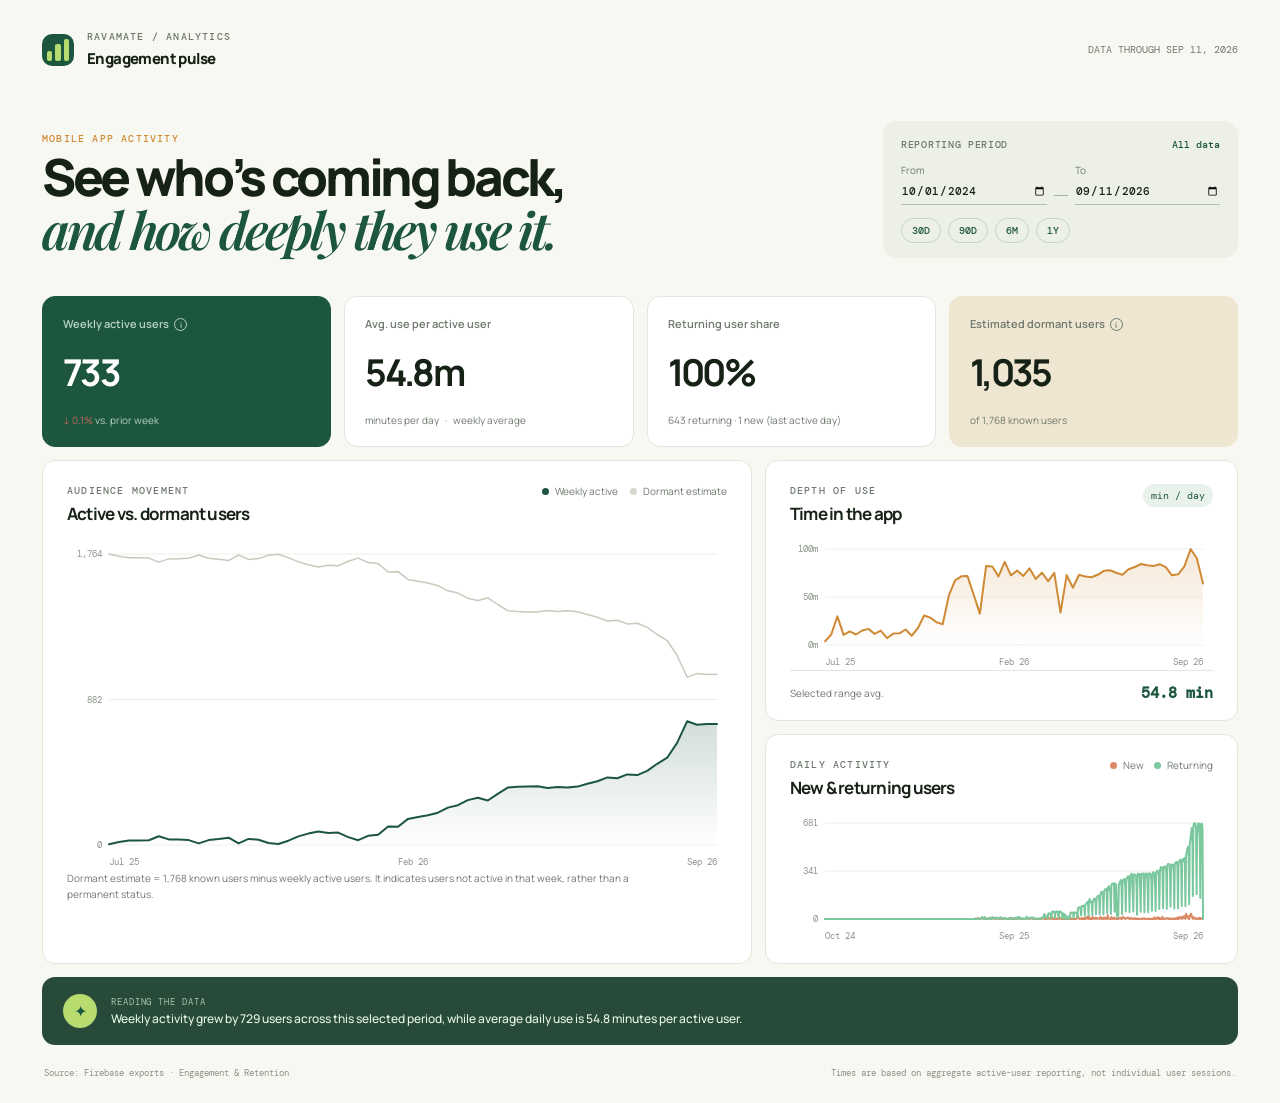
==== index.html @ 05f3b68c "first commit" ====
<!doctype html>
<html lang="en">
  <head>
    <meta charset="UTF-8" />
    <meta name="viewport" content="width=device-width, initial-scale=1.0" />
    <title>Ravamate · Engagement</title>
    <link rel="preconnect" href="https://fonts.googleapis.com" />
    <link rel="preconnect" href="https://fonts.gstatic.com" crossorigin />
    <link href="https://fonts.googleapis.com/css2?family=DM+Mono:wght@400;500&family=Manrope:wght@400;500;600;700;800&family=Playfair+Display:ital,wght@0,600;0,700;1,600&display=swap" rel="stylesheet" />
    <link rel="stylesheet" href="styles.css" />
  </head>
  <body>
    <main class="shell">
      <header class="topbar">
        <div class="brand">
          <div class="brand-mark" aria-hidden="true"><span></span><span></span><span></span></div>
          <div>
            <p class="eyebrow">Ravamate / Analytics</p>
            <h1>Engagement pulse</h1>
          </div>
        </div>
        <div class="report-meta" id="lastUpdated">Loading report…</div>
      </header>

      <section class="hero">
        <div>
          <p class="eyebrow amber">Mobile app activity</p>
          <h2>See who’s coming back,<br /><em>and how deeply they use it.</em></h2>
        </div>
        <div class="range-panel" aria-label="Date range filter">
          <div class="range-head">
            <span>Reporting period</span>
            <button class="text-button" id="resetRange" type="button">All data</button>
          </div>
          <div class="date-inputs">
            <label>From <input id="startDate" type="date" /></label>
            <i></i>
            <label>To <input id="endDate" type="date" /></label>
          </div>
          <div class="presets" aria-label="Quick date ranges">
            <button data-days="30" type="button">30D</button>
            <button data-days="90" type="button">90D</button>
            <button data-days="180" type="button">6M</button>
            <button data-days="365" type="button">1Y</button>
          </div>
        </div>
      </section>

      <section class="metric-grid" aria-label="Engagement summary">
        <article class="metric-card accent-card">
          <div class="metric-label">Weekly active users <span class="info" title="The most recent week in the selected range">i</span></div>
          <strong id="activeValue">—</strong>
          <div class="metric-foot" id="activeChange">—</div>
        </article>
        <article class="metric-card">
          <div class="metric-label">Avg. use per active user</div>
          <strong id="usageValue">—</strong>
          <div class="metric-foot">minutes per day <span class="dot">·</span> weekly average</div>
        </article>
        <article class="metric-card">
          <div class="metric-label">Returning user share</div>
          <strong id="returningValue">—</strong>
          <div class="metric-foot" id="returningFoot">of daily active users</div>
        </article>
        <article class="metric-card soft-card">
          <div class="metric-label">Estimated dormant users <span class="info" title="All known users (1,768) minus latest weekly active users">i</span></div>
          <strong id="inactiveValue">—</strong>
          <div class="metric-foot">of 1,768 known users</div>
        </article>
      </section>

      <section class="dashboard-grid">
        <article class="panel large-panel">
          <div class="panel-header">
            <div>
              <p class="eyebrow">Audience movement</p>
              <h3>Active vs. dormant users</h3>
            </div>
            <div class="legend">
              <span><b class="legend-dot active"></b> Weekly active</span>
              <span><b class="legend-dot dormant"></b> Dormant estimate</span>
            </div>
          </div>
          <div class="chart-wrap"><svg id="audienceChart" class="chart" role="img" aria-label="Weekly active and dormant user trend"></svg><div class="tooltip" id="audienceTooltip"></div></div>
          <p class="panel-note">Dormant estimate = 1,768 known users minus weekly active users. It indicates users not active in that week, rather than a permanent status.</p>
        </article>

        <article class="panel usage-panel">
          <div class="panel-header">
            <div>
              <p class="eyebrow">Depth of use</p>
              <h3>Time in the app</h3>
            </div>
            <span class="unit-pill">min / day</span>
          </div>
          <div class="chart-wrap compact"><svg id="usageChart" class="chart" role="img" aria-label="Average time in app per active user"></svg><div class="tooltip" id="usageTooltip"></div></div>
          <div class="usage-readout"><span>Selected range avg.</span><strong id="usageAverage">—</strong></div>
        </article>

        <article class="panel acquisition-panel">
          <div class="panel-header">
            <div>
              <p class="eyebrow">Daily activity</p>
              <h3>New &amp; returning users</h3>
            </div>
            <div class="legend single"><span><b class="legend-dot new"></b> New</span><span><b class="legend-dot returning"></b> Returning</span></div>
          </div>
          <div class="chart-wrap compact"><svg id="dailyChart" class="chart" role="img" aria-label="Daily new and returning users"></svg><div class="tooltip" id="dailyTooltip"></div></div>
        </article>
      </section>

      <section class="insight-strip" id="insightStrip">
        <div class="spark">✦</div>
        <p><span>Reading the data</span><strong id="insightText">Loading engagement pattern…</strong></p>
      </section>

      <footer>
        <span>Source: Firebase exports · Engagement &amp; Retention</span>
        <span>Times are based on aggregate active-user reporting, not individual user sessions.</span>
      </footer>
    </main>
    <script src="app.js"></script>
  </body>
</html>
---- styles.css ----
:root {
  --ink: #172217;
  --muted: #6e786d;
  --line: #e4e5dc;
  --paper: #f8f8f2;
  --card: #ffffff;
  --forest: #1d563f;
  --mint: #7bc79e;
  --lime: #b8db70;
  --clay: #db8964;
  --sand: #eee6d1;
  --amber: #cf8a36;
}

* { box-sizing: border-box; }
body { margin: 0; background: var(--paper); color: var(--ink); font-family: Manrope, Arial, sans-serif; }
button, input { font: inherit; }
.shell { max-width: 1440px; margin: 0 auto; padding: 30px 42px 24px; }
.topbar { display: flex; justify-content: space-between; align-items: center; padding-bottom: 30px; }
.brand { display: flex; gap: 13px; align-items: center; }
.brand-mark { width: 32px; height: 32px; display: flex; gap: 3px; align-items: end; padding: 5px; border-radius: 10px; background: var(--forest); }
.brand-mark span { display: block; flex: 1; background: var(--lime); border-radius: 2px; }
.brand-mark span:nth-child(1) { height: 43%; }.brand-mark span:nth-child(2) { height: 76%; }.brand-mark span:nth-child(3) { height: 100%; }
.eyebrow { margin: 0 0 5px; text-transform: uppercase; letter-spacing: .12em; color: var(--muted); font: 500 10px 'DM Mono', monospace; }
.eyebrow.amber { color: var(--amber); }
h1 { font-size: 15px; margin: 0; font-weight: 800; letter-spacing: -.04em; }
.report-meta { color: var(--muted); font: 10px 'DM Mono', monospace; }
.hero { display: flex; justify-content: space-between; align-items: end; gap: 32px; padding: 22px 0 38px; }
h2 { margin: 0; max-width: 670px; letter-spacing: -.065em; line-height: 1.05; font-size: clamp(31px, 4vw, 52px); font-weight: 800; }
h2 em { font-family: 'Playfair Display', Georgia, serif; font-weight: 600; color: var(--forest); }
.range-panel { width: 355px; padding: 17px 18px 15px; border-radius: 14px; background: #edf0e7; }
.range-head { display: flex; justify-content: space-between; align-items: center; color: var(--muted); font: 500 10px 'DM Mono', monospace; text-transform: uppercase; letter-spacing: .07em; }
.text-button { border: 0; padding: 0; background: none; color: var(--forest); cursor: pointer; font: inherit; text-transform: none; letter-spacing: 0; }
.date-inputs { display: grid; grid-template-columns: 1fr 14px 1fr; align-items: end; gap: 7px; padding: 12px 0 13px; }
.date-inputs label { display: grid; gap: 5px; font-size: 10px; color: var(--muted); }
.date-inputs input { width: 100%; min-width: 0; border: 0; border-bottom: 1px solid #b7bcb0; padding: 1px 0 5px; color: var(--ink); outline: 0; background: transparent; font: 500 11px 'DM Mono', monospace; }
.date-inputs i { display: block; height: 1px; background: #a7afa2; margin-bottom: 9px; }
.presets { display: flex; gap: 7px; }
.presets button { padding: 5px 10px; cursor: pointer; color: var(--forest); background: transparent; border: 1px solid #c9d2c2; border-radius: 100px; font: 500 10px 'DM Mono', monospace; }
.presets button:hover, .presets button.active { color: white; background: var(--forest); border-color: var(--forest); }
.metric-grid { display: grid; grid-template-columns: repeat(4, 1fr); gap: 13px; margin-bottom: 13px; }
.metric-card { min-height: 151px; padding: 19px 20px; display: flex; flex-direction: column; justify-content: space-between; background: var(--card); border: 1px solid var(--line); border-radius: 13px; }
.metric-card.accent-card { color: white; background: var(--forest); border-color: var(--forest); }.accent-card .metric-label,.accent-card .metric-foot { color: #b7d4c4; }
.metric-card.soft-card { background: var(--sand); border-color: var(--sand); }
.metric-label { color: var(--muted); font-size: 11px; font-weight: 600; }.info { display: inline-grid; place-items: center; width: 13px; height: 13px; margin-left: 3px; border: 1px solid currentColor; border-radius: 50%; font-size: 8px; cursor: help; }
.metric-card strong { font-size: clamp(27px, 3vw, 37px); line-height: 1; letter-spacing: -.07em; }.metric-foot { color: var(--muted); font-size: 10px; }.dot { margin: 0 4px; }.up { color: #47a879; }.down { color: #c96a58; }
.dashboard-grid { display: grid; grid-template-columns: 1.5fr 1fr; gap: 13px; }.panel { position: relative; padding: 23px 24px 17px; border: 1px solid var(--line); background: var(--card); border-radius: 13px; overflow: hidden; }.large-panel { grid-row: span 2; min-height: 472px; }.usage-panel, .acquisition-panel { min-height: 230px; }
.panel-header { display: flex; align-items: start; justify-content: space-between; gap: 10px; }.panel h3 { margin: 0; letter-spacing: -.045em; font-size: 17px; }.legend { display: flex; flex-wrap: wrap; justify-content: end; gap: 12px; color: var(--muted); font-size: 10px; }.legend.single { gap: 10px; }.legend span { white-space: nowrap; }.legend-dot { display: inline-block; width: 7px; height: 7px; margin-right: 4px; border-radius: 50%; }.legend-dot.active { background: var(--forest); }.legend-dot.dormant { background: #d8d9cd; }.legend-dot.new { background: var(--clay); }.legend-dot.returning { background: var(--mint); }.unit-pill { padding: 5px 8px; border-radius: 20px; background: #e8f2ea; color: var(--forest); font: 10px 'DM Mono', monospace; }
.chart-wrap { position: relative; height: 330px; margin-top: 15px; }.chart-wrap.compact { height: 135px; margin-top: 10px; }.chart { width: 100%; height: 100%; overflow: visible; }.chart text { fill: #899287; font: 9px 'DM Mono', monospace; }.chart .grid { stroke: #edf0ea; stroke-width: 1; }.chart .axis-label { fill: #8b9489; }.tooltip { display: none; position: absolute; z-index: 4; min-width: 122px; padding: 9px 10px; color: #fff; background: #172217; border-radius: 7px; pointer-events: none; font: 10px/1.5 'DM Mono', monospace; box-shadow: 0 6px 18px #17221722; }.tooltip b { color: var(--lime); font-weight: 500; }.panel-note { max-width: 90%; margin: 1px 0 0; color: var(--muted); font-size: 10px; line-height: 1.55; }.usage-readout { display: flex; align-items: center; justify-content: space-between; border-top: 1px solid var(--line); padding-top: 12px; color: var(--muted); font-size: 10px; }.usage-readout strong { color: var(--forest); font: 600 15px 'DM Mono', monospace; }
.insight-strip { display: flex; align-items: center; gap: 14px; margin-top: 13px; padding: 17px 21px; color: #eaf6e8; background: #284b39; border-radius: 13px; }.spark { display: grid; place-items: center; flex: 0 0 34px; width: 34px; height: 34px; color: var(--forest); border-radius: 50%; background: var(--lime); }.insight-strip p { display: grid; gap: 2px; margin: 0; }.insight-strip span { color: #a4c3ae; font: 9px 'DM Mono', monospace; text-transform: uppercase; letter-spacing: .1em; }.insight-strip strong { font-size: 12px; font-weight: 500; }
footer { display: flex; justify-content: space-between; gap: 20px; padding: 22px 2px 0; color: #899287; font: 9px 'DM Mono', monospace; }

@media (max-width: 900px) { .shell { padding: 24px; }.hero { align-items: start; flex-direction: column; }.range-panel { width: min(100%, 430px); }.metric-grid { grid-template-columns: repeat(2, 1fr); }.dashboard-grid { grid-template-columns: 1fr; }.large-panel { grid-row: auto; min-height: 430px; } }
@media (max-width: 540px) { .shell { padding: 18px 14px; }.topbar { padding-bottom: 18px; }.report-meta { display: none; }h2 { font-size: 31px; }.metric-grid { gap: 8px; }.metric-card { min-height: 125px; padding: 15px; }.metric-card strong { font-size: 28px; }.panel { padding: 19px 15px 14px; }.panel-header { align-items: start; }.legend { gap: 6px; font-size: 9px; }.chart-wrap { height: 270px; }.chart-wrap.compact { height: 135px; }.panel-note { max-width: 100%; }footer { display: grid; gap: 8px; }.date-inputs input { font-size: 10px; } }
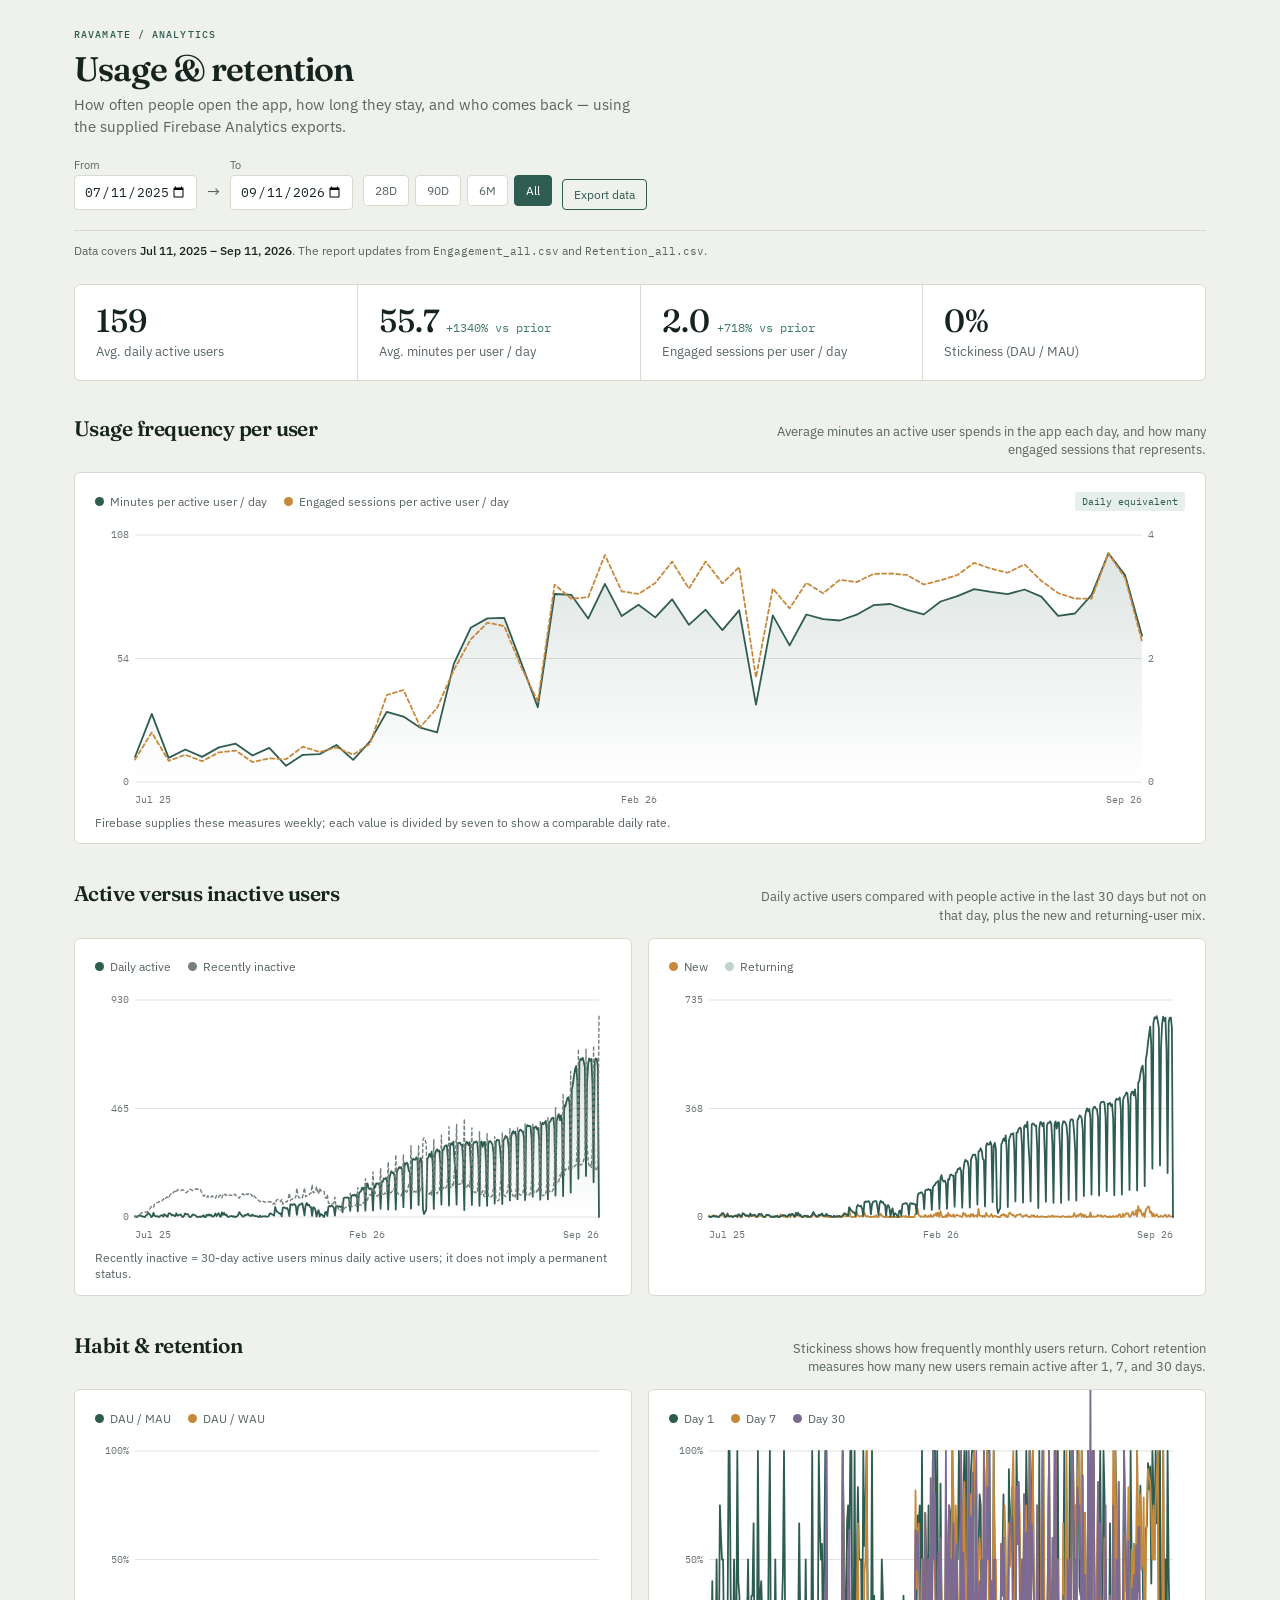
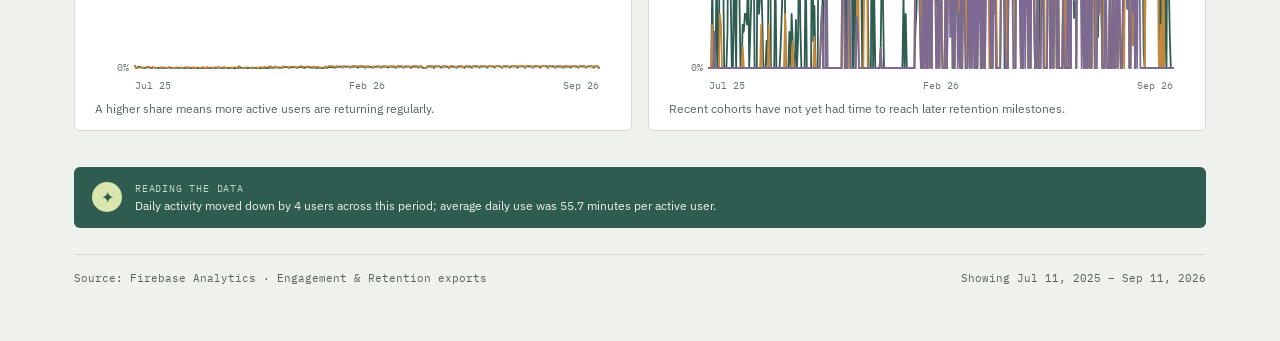
==== commit e0fd1a32: "feat: redesign Ravamate analytics dashboard with updated metrics, data filtering, and layout" ====
--- a/index.html
+++ b/index.html
@@ -3,121 +3,86 @@
   <head>
     <meta charset="UTF-8" />
     <meta name="viewport" content="width=device-width, initial-scale=1.0" />
-    <title>Ravamate · Engagement</title>
+    <title>Ravamate · Usage &amp; Retention</title>
     <link rel="preconnect" href="https://fonts.googleapis.com" />
     <link rel="preconnect" href="https://fonts.gstatic.com" crossorigin />
-    <link href="https://fonts.googleapis.com/css2?family=DM+Mono:wght@400;500&family=Manrope:wght@400;500;600;700;800&family=Playfair+Display:ital,wght@0,600;0,700;1,600&display=swap" rel="stylesheet" />
+    <link href="https://fonts.googleapis.com/css2?family=Fraunces:opsz,wght@9..144,500;9..144,600&family=IBM+Plex+Mono:wght@400;500&family=IBM+Plex+Sans:wght@400;500;600&display=swap" rel="stylesheet" />
     <link rel="stylesheet" href="styles.css" />
   </head>
   <body>
-    <main class="shell">
-      <header class="topbar">
-        <div class="brand">
-          <div class="brand-mark" aria-hidden="true"><span></span><span></span><span></span></div>
-          <div>
-            <p class="eyebrow">Ravamate / Analytics</p>
-            <h1>Engagement pulse</h1>
+    <main class="wrap">
+      <header class="report-head">
+        <div class="title-block">
+          <p class="eyebrow">Ravamate / Analytics</p>
+          <h1>Usage &amp; retention</h1>
+          <p>How often people open the app, how long they stay, and who comes back — using the supplied Firebase Analytics exports.</p>
+        </div>
+        <div class="filter-panel" aria-label="Date range filter">
+          <div class="date-field"><label for="startDate">From</label><input id="startDate" type="date" /></div>
+          <span class="date-sep" aria-hidden="true">→</span>
+          <div class="date-field"><label for="endDate">To</label><input id="endDate" type="date" /></div>
+          <div class="presets" aria-label="Quick date ranges">
+            <button data-days="28" type="button">28D</button>
+            <button data-days="90" type="button">90D</button>
+            <button data-days="182" type="button">6M</button>
+            <button data-days="all" type="button" class="active">All</button>
           </div>
+          <button id="exportData" class="export-button" type="button">Export data</button>
         </div>
-        <div class="report-meta" id="lastUpdated">Loading report…</div>
       </header>
 
-      <section class="hero">
-        <div>
-          <p class="eyebrow amber">Mobile app activity</p>
-          <h2>See who’s coming back,<br /><em>and how deeply they use it.</em></h2>
-        </div>
-        <div class="range-panel" aria-label="Date range filter">
-          <div class="range-head">
-            <span>Reporting period</span>
-            <button class="text-button" id="resetRange" type="button">All data</button>
-          </div>
-          <div class="date-inputs">
-            <label>From <input id="startDate" type="date" /></label>
-            <i></i>
-            <label>To <input id="endDate" type="date" /></label>
-          </div>
-          <div class="presets" aria-label="Quick date ranges">
-            <button data-days="30" type="button">30D</button>
-            <button data-days="90" type="button">90D</button>
-            <button data-days="180" type="button">6M</button>
-            <button data-days="365" type="button">1Y</button>
-          </div>
+      <p class="data-note">Data covers <strong id="fullRange">the supplied export</strong>. The report updates from <code>Engagement_all.csv</code> and <code>Retention_all.csv</code>.</p>
+
+      <section class="kpi-row" aria-label="Engagement summary">
+        <article class="kpi"><div><strong id="dauValue">—</strong><span id="dauDelta" class="delta"></span></div><p>Avg. daily active users</p></article>
+        <article class="kpi"><div><strong id="minutesValue">—</strong><span id="minutesDelta" class="delta"></span></div><p>Avg. minutes per user / day</p></article>
+        <article class="kpi"><div><strong id="sessionsValue">—</strong><span id="sessionsDelta" class="delta"></span></div><p>Engaged sessions per user / day</p></article>
+        <article class="kpi"><div><strong id="stickinessValue">—</strong><span id="stickinessDelta" class="delta"></span></div><p>Stickiness (DAU / MAU)</p></article>
+      </section>
+
+      <section class="section">
+        <div class="section-head"><h2>Usage frequency per user</h2><p>Average minutes an active user spends in the app each day, and how many engaged sessions that represents.</p></div>
+        <article class="panel wide-panel">
+          <div class="panel-top"><div class="legend"><span><i class="forest"></i>Minutes per active user / day</span><span><i class="amber"></i>Engaged sessions per active user / day</span></div><span class="unit-note">Daily equivalent</span></div>
+          <div class="chart-box usage-chart"><svg id="usageChart" class="chart" role="img" aria-label="Daily-equivalent minutes and engaged sessions per active user"></svg><div id="usageTooltip" class="tooltip"></div></div>
+          <p class="panel-foot">Firebase supplies these measures weekly; each value is divided by seven to show a comparable daily rate.</p>
+        </article>
+      </section>
+
+      <section class="section">
+        <div class="section-head"><h2>Active versus inactive users</h2><p>Daily active users compared with people active in the last 30 days but not on that day, plus the new and returning-user mix.</p></div>
+        <div class="panel-grid">
+          <article class="panel">
+            <div class="panel-top"><div class="legend"><span><i class="forest"></i>Daily active</span><span><i class="slate"></i>Recently inactive</span></div></div>
+            <div class="chart-box"><svg id="activeChart" class="chart" role="img" aria-label="Daily active and recently inactive user trend"></svg><div id="activeTooltip" class="tooltip"></div></div>
+            <p class="panel-foot">Recently inactive = 30-day active users minus daily active users; it does not imply a permanent status.</p>
+          </article>
+          <article class="panel">
+            <div class="panel-top"><div class="legend"><span><i class="amber"></i>New</span><span><i class="mint"></i>Returning</span></div></div>
+            <div class="chart-box"><svg id="acquisitionChart" class="chart" role="img" aria-label="Daily new and returning users"></svg><div id="acquisitionTooltip" class="tooltip"></div></div>
+          </article>
         </div>
       </section>
 
-      <section class="metric-grid" aria-label="Engagement summary">
-        <article class="metric-card accent-card">
-          <div class="metric-label">Weekly active users <span class="info" title="The most recent week in the selected range">i</span></div>
-          <strong id="activeValue">—</strong>
-          <div class="metric-foot" id="activeChange">—</div>
-        </article>
-        <article class="metric-card">
-          <div class="metric-label">Avg. use per active user</div>
-          <strong id="usageValue">—</strong>
-          <div class="metric-foot">minutes per day <span class="dot">·</span> weekly average</div>
-        </article>
-        <article class="metric-card">
-          <div class="metric-label">Returning user share</div>
-          <strong id="returningValue">—</strong>
-          <div class="metric-foot" id="returningFoot">of daily active users</div>
-        </article>
-        <article class="metric-card soft-card">
-          <div class="metric-label">Estimated dormant users <span class="info" title="All known users (1,768) minus latest weekly active users">i</span></div>
-          <strong id="inactiveValue">—</strong>
-          <div class="metric-foot">of 1,768 known users</div>
-        </article>
+      <section class="section">
+        <div class="section-head"><h2>Habit &amp; retention</h2><p>Stickiness shows how frequently monthly users return. Cohort retention measures how many new users remain active after 1, 7, and 30 days.</p></div>
+        <div class="panel-grid">
+          <article class="panel">
+            <div class="panel-top"><div class="legend"><span><i class="forest"></i>DAU / MAU</span><span><i class="amber"></i>DAU / WAU</span></div></div>
+            <div class="chart-box"><svg id="stickinessChart" class="chart" role="img" aria-label="Daily and weekly user stickiness"></svg><div id="stickinessTooltip" class="tooltip"></div></div>
+            <p class="panel-foot">A higher share means more active users are returning regularly.</p>
+          </article>
+          <article class="panel">
+            <div class="panel-top"><div class="legend"><span><i class="forest"></i>Day 1</span><span><i class="amber"></i>Day 7</span><span><i class="plum"></i>Day 30</span></div></div>
+            <div class="chart-box"><svg id="retentionChart" class="chart" role="img" aria-label="Cohort day 1, day 7 and day 30 retention"></svg><div id="retentionTooltip" class="tooltip"></div></div>
+            <p class="panel-foot">Recent cohorts have not yet had time to reach later retention milestones.</p>
+          </article>
+        </div>
       </section>
 
-      <section class="dashboard-grid">
-        <article class="panel large-panel">
-          <div class="panel-header">
-            <div>
-              <p class="eyebrow">Audience movement</p>
-              <h3>Active vs. dormant users</h3>
-            </div>
-            <div class="legend">
-              <span><b class="legend-dot active"></b> Weekly active</span>
-              <span><b class="legend-dot dormant"></b> Dormant estimate</span>
-            </div>
-          </div>
-          <div class="chart-wrap"><svg id="audienceChart" class="chart" role="img" aria-label="Weekly active and dormant user trend"></svg><div class="tooltip" id="audienceTooltip"></div></div>
-          <p class="panel-note">Dormant estimate = 1,768 known users minus weekly active users. It indicates users not active in that week, rather than a permanent status.</p>
-        </article>
+      <aside class="insight-strip"><span aria-hidden="true">✦</span><p><small>Reading the data</small><strong id="insightText">Loading CSV data…</strong></p></aside>
 
-        <article class="panel usage-panel">
-          <div class="panel-header">
-            <div>
-              <p class="eyebrow">Depth of use</p>
-              <h3>Time in the app</h3>
-            </div>
-            <span class="unit-pill">min / day</span>
-          </div>
-          <div class="chart-wrap compact"><svg id="usageChart" class="chart" role="img" aria-label="Average time in app per active user"></svg><div class="tooltip" id="usageTooltip"></div></div>
-          <div class="usage-readout"><span>Selected range avg.</span><strong id="usageAverage">—</strong></div>
-        </article>
-
-        <article class="panel acquisition-panel">
-          <div class="panel-header">
-            <div>
-              <p class="eyebrow">Daily activity</p>
-              <h3>New &amp; returning users</h3>
-            </div>
-            <div class="legend single"><span><b class="legend-dot new"></b> New</span><span><b class="legend-dot returning"></b> Returning</span></div>
-          </div>
-          <div class="chart-wrap compact"><svg id="dailyChart" class="chart" role="img" aria-label="Daily new and returning users"></svg><div class="tooltip" id="dailyTooltip"></div></div>
-        </article>
-      </section>
-
-      <section class="insight-strip" id="insightStrip">
-        <div class="spark">✦</div>
-        <p><span>Reading the data</span><strong id="insightText">Loading engagement pattern…</strong></p>
-      </section>
-
-      <footer>
-        <span>Source: Firebase exports · Engagement &amp; Retention</span>
-        <span>Times are based on aggregate active-user reporting, not individual user sessions.</span>
-      </footer>
+      <footer><span>Source: Firebase Analytics · Engagement &amp; Retention exports</span><span id="rangeLabel"></span></footer>
     </main>
     <script src="app.js"></script>
   </body>
--- a/styles.css
+++ b/styles.css
@@ -1,54 +1,15 @@
-:root {
-  --ink: #172217;
-  --muted: #6e786d;
-  --line: #e4e5dc;
-  --paper: #f8f8f2;
-  --card: #ffffff;
-  --forest: #1d563f;
-  --mint: #7bc79e;
-  --lime: #b8db70;
-  --clay: #db8964;
-  --sand: #eee6d1;
-  --amber: #cf8a36;
-}
-
-* { box-sizing: border-box; }
-body { margin: 0; background: var(--paper); color: var(--ink); font-family: Manrope, Arial, sans-serif; }
-button, input { font: inherit; }
-.shell { max-width: 1440px; margin: 0 auto; padding: 30px 42px 24px; }
-.topbar { display: flex; justify-content: space-between; align-items: center; padding-bottom: 30px; }
-.brand { display: flex; gap: 13px; align-items: center; }
-.brand-mark { width: 32px; height: 32px; display: flex; gap: 3px; align-items: end; padding: 5px; border-radius: 10px; background: var(--forest); }
-.brand-mark span { display: block; flex: 1; background: var(--lime); border-radius: 2px; }
-.brand-mark span:nth-child(1) { height: 43%; }.brand-mark span:nth-child(2) { height: 76%; }.brand-mark span:nth-child(3) { height: 100%; }
-.eyebrow { margin: 0 0 5px; text-transform: uppercase; letter-spacing: .12em; color: var(--muted); font: 500 10px 'DM Mono', monospace; }
-.eyebrow.amber { color: var(--amber); }
-h1 { font-size: 15px; margin: 0; font-weight: 800; letter-spacing: -.04em; }
-.report-meta { color: var(--muted); font: 10px 'DM Mono', monospace; }
-.hero { display: flex; justify-content: space-between; align-items: end; gap: 32px; padding: 22px 0 38px; }
-h2 { margin: 0; max-width: 670px; letter-spacing: -.065em; line-height: 1.05; font-size: clamp(31px, 4vw, 52px); font-weight: 800; }
-h2 em { font-family: 'Playfair Display', Georgia, serif; font-weight: 600; color: var(--forest); }
-.range-panel { width: 355px; padding: 17px 18px 15px; border-radius: 14px; background: #edf0e7; }
-.range-head { display: flex; justify-content: space-between; align-items: center; color: var(--muted); font: 500 10px 'DM Mono', monospace; text-transform: uppercase; letter-spacing: .07em; }
-.text-button { border: 0; padding: 0; background: none; color: var(--forest); cursor: pointer; font: inherit; text-transform: none; letter-spacing: 0; }
-.date-inputs { display: grid; grid-template-columns: 1fr 14px 1fr; align-items: end; gap: 7px; padding: 12px 0 13px; }
-.date-inputs label { display: grid; gap: 5px; font-size: 10px; color: var(--muted); }
-.date-inputs input { width: 100%; min-width: 0; border: 0; border-bottom: 1px solid #b7bcb0; padding: 1px 0 5px; color: var(--ink); outline: 0; background: transparent; font: 500 11px 'DM Mono', monospace; }
-.date-inputs i { display: block; height: 1px; background: #a7afa2; margin-bottom: 9px; }
-.presets { display: flex; gap: 7px; }
-.presets button { padding: 5px 10px; cursor: pointer; color: var(--forest); background: transparent; border: 1px solid #c9d2c2; border-radius: 100px; font: 500 10px 'DM Mono', monospace; }
-.presets button:hover, .presets button.active { color: white; background: var(--forest); border-color: var(--forest); }
-.metric-grid { display: grid; grid-template-columns: repeat(4, 1fr); gap: 13px; margin-bottom: 13px; }
-.metric-card { min-height: 151px; padding: 19px 20px; display: flex; flex-direction: column; justify-content: space-between; background: var(--card); border: 1px solid var(--line); border-radius: 13px; }
-.metric-card.accent-card { color: white; background: var(--forest); border-color: var(--forest); }.accent-card .metric-label,.accent-card .metric-foot { color: #b7d4c4; }
-.metric-card.soft-card { background: var(--sand); border-color: var(--sand); }
-.metric-label { color: var(--muted); font-size: 11px; font-weight: 600; }.info { display: inline-grid; place-items: center; width: 13px; height: 13px; margin-left: 3px; border: 1px solid currentColor; border-radius: 50%; font-size: 8px; cursor: help; }
-.metric-card strong { font-size: clamp(27px, 3vw, 37px); line-height: 1; letter-spacing: -.07em; }.metric-foot { color: var(--muted); font-size: 10px; }.dot { margin: 0 4px; }.up { color: #47a879; }.down { color: #c96a58; }
-.dashboard-grid { display: grid; grid-template-columns: 1.5fr 1fr; gap: 13px; }.panel { position: relative; padding: 23px 24px 17px; border: 1px solid var(--line); background: var(--card); border-radius: 13px; overflow: hidden; }.large-panel { grid-row: span 2; min-height: 472px; }.usage-panel, .acquisition-panel { min-height: 230px; }
-.panel-header { display: flex; align-items: start; justify-content: space-between; gap: 10px; }.panel h3 { margin: 0; letter-spacing: -.045em; font-size: 17px; }.legend { display: flex; flex-wrap: wrap; justify-content: end; gap: 12px; color: var(--muted); font-size: 10px; }.legend.single { gap: 10px; }.legend span { white-space: nowrap; }.legend-dot { display: inline-block; width: 7px; height: 7px; margin-right: 4px; border-radius: 50%; }.legend-dot.active { background: var(--forest); }.legend-dot.dormant { background: #d8d9cd; }.legend-dot.new { background: var(--clay); }.legend-dot.returning { background: var(--mint); }.unit-pill { padding: 5px 8px; border-radius: 20px; background: #e8f2ea; color: var(--forest); font: 10px 'DM Mono', monospace; }
-.chart-wrap { position: relative; height: 330px; margin-top: 15px; }.chart-wrap.compact { height: 135px; margin-top: 10px; }.chart { width: 100%; height: 100%; overflow: visible; }.chart text { fill: #899287; font: 9px 'DM Mono', monospace; }.chart .grid { stroke: #edf0ea; stroke-width: 1; }.chart .axis-label { fill: #8b9489; }.tooltip { display: none; position: absolute; z-index: 4; min-width: 122px; padding: 9px 10px; color: #fff; background: #172217; border-radius: 7px; pointer-events: none; font: 10px/1.5 'DM Mono', monospace; box-shadow: 0 6px 18px #17221722; }.tooltip b { color: var(--lime); font-weight: 500; }.panel-note { max-width: 90%; margin: 1px 0 0; color: var(--muted); font-size: 10px; line-height: 1.55; }.usage-readout { display: flex; align-items: center; justify-content: space-between; border-top: 1px solid var(--line); padding-top: 12px; color: var(--muted); font-size: 10px; }.usage-readout strong { color: var(--forest); font: 600 15px 'DM Mono', monospace; }
-.insight-strip { display: flex; align-items: center; gap: 14px; margin-top: 13px; padding: 17px 21px; color: #eaf6e8; background: #284b39; border-radius: 13px; }.spark { display: grid; place-items: center; flex: 0 0 34px; width: 34px; height: 34px; color: var(--forest); border-radius: 50%; background: var(--lime); }.insight-strip p { display: grid; gap: 2px; margin: 0; }.insight-strip span { color: #a4c3ae; font: 9px 'DM Mono', monospace; text-transform: uppercase; letter-spacing: .1em; }.insight-strip strong { font-size: 12px; font-weight: 500; }
-footer { display: flex; justify-content: space-between; gap: 20px; padding: 22px 2px 0; color: #899287; font: 9px 'DM Mono', monospace; }
-
-@media (max-width: 900px) { .shell { padding: 24px; }.hero { align-items: start; flex-direction: column; }.range-panel { width: min(100%, 430px); }.metric-grid { grid-template-columns: repeat(2, 1fr); }.dashboard-grid { grid-template-columns: 1fr; }.large-panel { grid-row: auto; min-height: 430px; } }
-@media (max-width: 540px) { .shell { padding: 18px 14px; }.topbar { padding-bottom: 18px; }.report-meta { display: none; }h2 { font-size: 31px; }.metric-grid { gap: 8px; }.metric-card { min-height: 125px; padding: 15px; }.metric-card strong { font-size: 28px; }.panel { padding: 19px 15px 14px; }.panel-header { align-items: start; }.legend { gap: 6px; font-size: 9px; }.chart-wrap { height: 270px; }.chart-wrap.compact { height: 135px; }.panel-note { max-width: 100%; }footer { display: grid; gap: 8px; }.date-inputs input { font-size: 10px; } }
+:root { --bg:#eff1ec; --surface:#fff; --ink:#16241f; --muted:#57645d; --line:#dad9cf; --forest:#2e5c51; --mint:#bfd3cb; --amber:#c6893c; --plum:#7c6a93; --slate:#76817b; --up:#3e7a5f; --down:#b4573d; }
+* { box-sizing:border-box; }
+body { margin:0; min-width:320px; color:var(--ink); background:var(--bg); font-family:"IBM Plex Sans",sans-serif; -webkit-font-smoothing:antialiased; }
+button,input { font:inherit; }
+.wrap { max-width:1180px; margin:0 auto; padding:28px 24px 56px; }
+.report-head { display:flex; justify-content:space-between; align-items:flex-end; flex-wrap:wrap; gap:20px; padding-bottom:20px; border-bottom:1px solid var(--line); }
+.title-block { max-width:580px; }.eyebrow { margin:0 0 7px; color:var(--forest); font:500 10px "IBM Plex Mono",monospace; letter-spacing:.11em; text-transform:uppercase; }.title-block h1,h2 { font-family:Fraunces,Georgia,serif; font-weight:600; letter-spacing:-.025em; }.title-block h1 { margin:0 0 4px; font-size:34px; }.title-block > p:last-child { margin:0; color:var(--muted); font-size:14.5px; line-height:1.5; }
+.filter-panel { display:flex; align-items:center; gap:10px; flex-wrap:wrap; }.date-field { display:grid; gap:3px; }.date-field label { color:var(--muted); font-size:11px; }.date-field input { padding:7px 9px; color:var(--ink); background:var(--surface); border:1px solid var(--line); border-radius:4px; font:13px "IBM Plex Mono",monospace; }.date-sep { padding-top:14px; color:var(--muted); }.presets { display:flex; gap:6px; padding-top:14px; }.presets button { padding:7px 11px; color:var(--muted); background:var(--surface); border:1px solid var(--line); border-radius:4px; cursor:pointer; font-size:12px; transition:.15s ease; }.presets button:hover { color:var(--forest); border-color:var(--forest); }.presets button.active { color:#fff; background:var(--forest); border-color:var(--forest); }.export-button { align-self:flex-end; padding:7px 11px; color:var(--forest); background:transparent; border:1px solid var(--forest); border-radius:4px; cursor:pointer; font-size:12px; transition:.15s ease; }.export-button:hover { color:#fff; background:var(--forest); }
+.data-note { margin:12px 0 26px; color:var(--muted); font-size:12px; }.data-note strong { color:var(--ink); font-weight:500; }.data-note code { font:11px "IBM Plex Mono",monospace; }
+.kpi-row { display:grid; grid-template-columns:repeat(4,1fr); gap:1px; margin-bottom:34px; overflow:hidden; background:var(--line); border:1px solid var(--line); border-radius:6px; }.kpi { padding:20px 21px; background:var(--surface); }.kpi strong { font:500 32px/1 Fraunces,Georgia,serif; }.kpi p { margin:6px 0 0; color:var(--muted); font-size:13px; }.delta { display:inline-block; margin-left:7px; font:12px "IBM Plex Mono",monospace; }.delta.up { color:var(--up); }.delta.down { color:var(--down); }
+.section { margin-bottom:36px; }.section-head { display:flex; justify-content:space-between; align-items:baseline; gap:20px; margin-bottom:14px; }.section-head h2 { margin:0; font-size:21px; }.section-head p { max-width:470px; margin:0; color:var(--muted); font-size:12.5px; line-height:1.45; text-align:right; }
+.panel-grid { display:grid; grid-template-columns:1fr 1fr; gap:16px; }.panel { padding:19px 20px 12px; overflow:hidden; background:var(--surface); border:1px solid var(--line); border-radius:6px; }.panel-top { display:flex; align-items:center; justify-content:space-between; gap:10px; min-height:18px; }.legend { display:flex; flex-wrap:wrap; gap:12px 17px; color:var(--muted); font-size:12px; }.legend span { display:inline-flex; align-items:center; gap:6px; }.legend i { display:inline-block; width:9px; height:9px; border-radius:50%; }.forest { background:var(--forest); }.amber { background:var(--amber); }.plum { background:var(--plum); }.slate { background:var(--slate); }.mint { background:var(--mint); }.unit-note { padding:3px 7px; border-radius:3px; color:var(--forest); background:#e6efea; font:10px "IBM Plex Mono",monospace; }.chart-box { position:relative; height:255px; margin-top:12px; }.usage-chart { height:285px; }.chart { display:block; width:100%; height:100%; overflow:visible; }.chart text { fill:var(--muted); font:10px "IBM Plex Mono",monospace; }.chart .grid { stroke:#e3e4dc; stroke-width:1; }.chart .axis-label { fill:#6b766e; }.panel-foot { margin:7px 0 0; color:var(--muted); font-size:11.5px; line-height:1.45; }.tooltip { display:none; position:absolute; z-index:2; min-width:128px; padding:8px 10px; color:#fff; background:var(--ink); border-radius:4px; pointer-events:none; box-shadow:0 5px 16px #16241f22; font:10px/1.5 "IBM Plex Mono",monospace; }.tooltip b { color:#d8eadf; font-weight:500; }
+.insight-strip { display:flex; align-items:center; gap:13px; margin-top:2px; padding:15px 18px; color:#eff5ee; background:#2e5c51; border-radius:6px; }.insight-strip > span { display:grid; width:30px; height:30px; flex:0 0 30px; place-items:center; color:var(--forest); background:#d9e6ae; border-radius:50%; }.insight-strip p { display:grid; gap:3px; margin:0; }.insight-strip small { color:#c3d8cd; font:10px "IBM Plex Mono",monospace; text-transform:uppercase; letter-spacing:.08em; }.insight-strip strong { font-size:12px; font-weight:400; } footer { display:flex; justify-content:space-between; gap:18px; margin-top:26px; padding-top:16px; color:var(--muted); border-top:1px solid var(--line); font:11px "IBM Plex Mono",monospace; }
+@media (max-width:800px) { .kpi-row { grid-template-columns:repeat(2,1fr); }.panel-grid { grid-template-columns:1fr; }.section-head { align-items:flex-start; flex-direction:column; gap:5px; }.section-head p { text-align:left; }.report-head { align-items:flex-start; } }
+@media (max-width:540px) { .wrap { padding:20px 14px 38px; }.title-block h1 { font-size:29px; }.filter-panel { width:100%; }.date-field { flex:1; }.date-field input { width:100%; }.presets { width:100%; padding-top:4px; }.presets button { flex:1; }.kpi { padding:17px 14px; }.kpi strong { font-size:28px; }.panel { padding:16px 14px 10px; }.legend { gap:8px 11px; font-size:11px; }.chart-box,.usage-chart { height:225px; } footer { display:grid; gap:7px; font-size:10px; } }
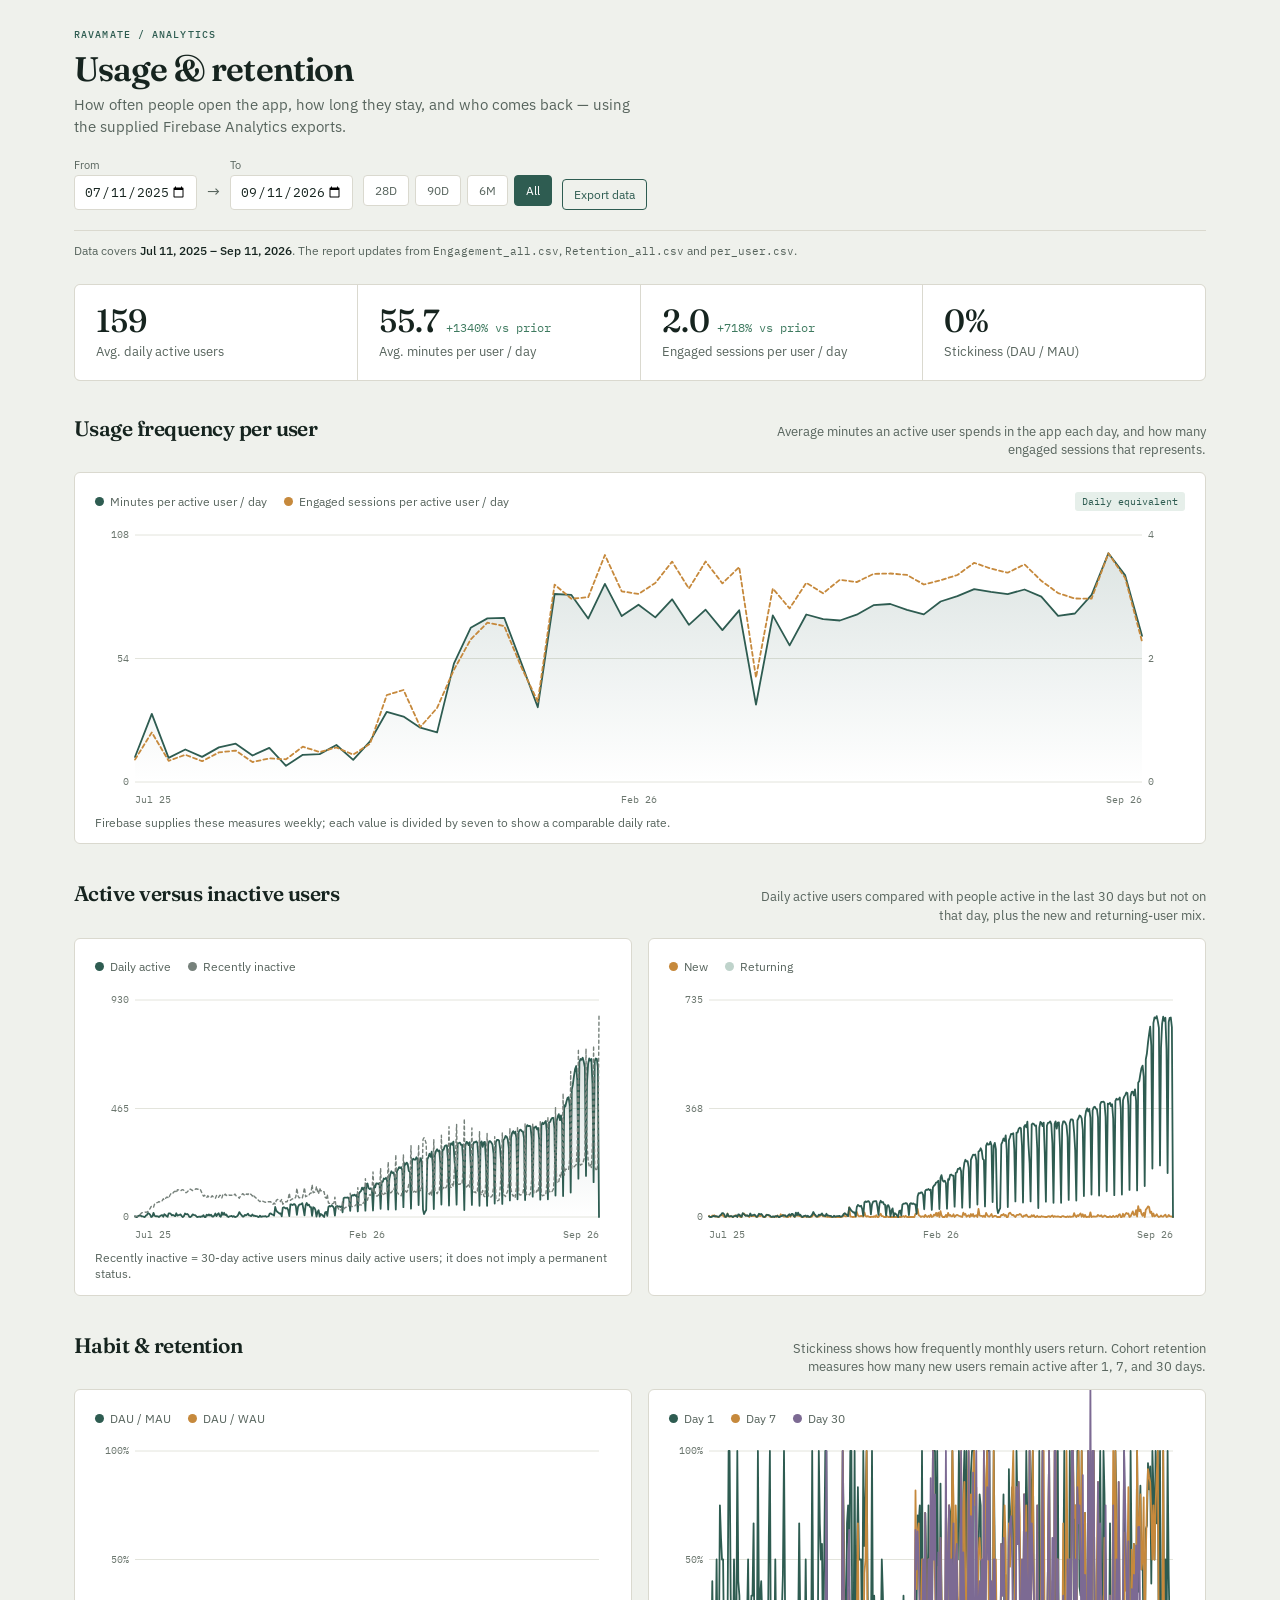
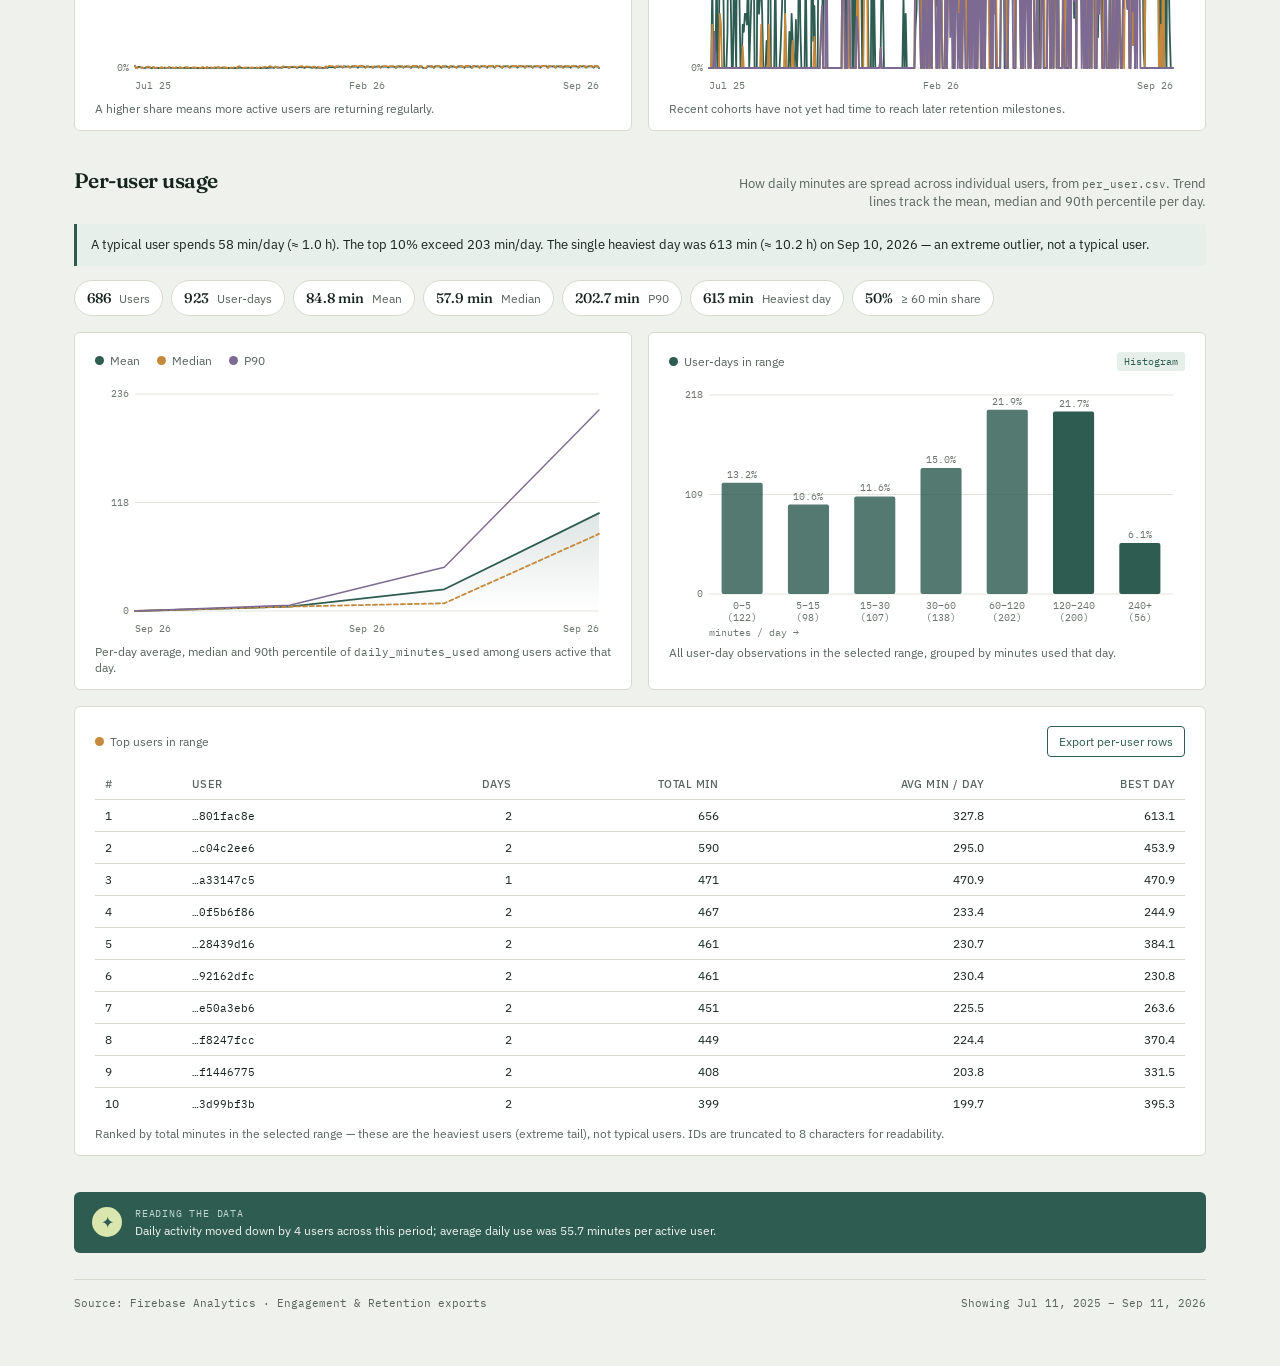
==== commit 2d3e3ee3: "feat: add per-user daily usage report and update dashboard UI components" ====
--- a/index.html
+++ b/index.html
@@ -31,7 +31,7 @@
         </div>
       </header>
 
-      <p class="data-note">Data covers <strong id="fullRange">the supplied export</strong>. The report updates from <code>Engagement_all.csv</code> and <code>Retention_all.csv</code>.</p>
+      <p class="data-note">Data covers <strong id="fullRange">the supplied export</strong>. The report updates from <code>Engagement_all.csv</code>, <code>Retention_all.csv</code> and <code>per_user.csv</code>.</p>
 
       <section class="kpi-row" aria-label="Engagement summary">
         <article class="kpi"><div><strong id="dauValue">—</strong><span id="dauDelta" class="delta"></span></div><p>Avg. daily active users</p></article>
@@ -80,6 +80,29 @@
         </div>
       </section>
 
+      <section class="section">
+        <div class="section-head"><h2>Per-user usage</h2><p>How daily minutes are spread across individual users, from <code>per_user.csv</code>. Trend lines track the mean, median and 90th percentile per day.</p></div>
+        <p id="perUserHeadline" class="section-lede" aria-live="polite"></p>
+        <div id="perUserStats" class="stat-strip" aria-label="Per-user usage summary"></div>
+        <div class="panel-grid">
+          <article class="panel">
+            <div class="panel-top"><div class="legend"><span><i class="forest"></i>Mean</span><span><i class="amber"></i>Median</span><span><i class="plum"></i>P90</span></div></div>
+            <div class="chart-box"><svg id="perUserTrendChart" class="chart" role="img" aria-label="Mean, median and 90th percentile of daily minutes per user"></svg><div id="perUserTrendTooltip" class="tooltip"></div></div>
+            <p class="panel-foot">Per-day average, median and 90th percentile of <code>daily_minutes_used</code> among users active that day.</p>
+          </article>
+          <article class="panel">
+            <div class="panel-top"><div class="legend"><span><i class="forest"></i>User-days in range</span></div><span class="unit-note">Histogram</span></div>
+            <div class="chart-box"><svg id="perUserHistChart" class="chart" role="img" aria-label="Distribution of daily minutes per user"></svg><div id="perUserHistTooltip" class="tooltip"></div></div>
+            <p class="panel-foot">All user-day observations in the selected range, grouped by minutes used that day.</p>
+          </article>
+        </div>
+        <article class="panel table-panel">
+          <div class="panel-top"><div class="legend"><span><i class="amber"></i>Top users in range</span></div><button id="exportPerUser" class="export-button" type="button">Export per-user rows</button></div>
+          <div class="table-wrap"><table id="perUserTable" class="data-table" aria-label="Top users by minutes in selected range"></table></div>
+          <p class="panel-foot">Ranked by total minutes in the selected range — these are the heaviest users (extreme tail), not typical users. IDs are truncated to 8 characters for readability.</p>
+        </article>
+      </section>
+
       <aside class="insight-strip"><span aria-hidden="true">✦</span><p><small>Reading the data</small><strong id="insightText">Loading CSV data…</strong></p></aside>
 
       <footer><span>Source: Firebase Analytics · Engagement &amp; Retention exports</span><span id="rangeLabel"></span></footer>
--- a/styles.css
+++ b/styles.css
@@ -9,7 +9,11 @@
 .data-note { margin:12px 0 26px; color:var(--muted); font-size:12px; }.data-note strong { color:var(--ink); font-weight:500; }.data-note code { font:11px "IBM Plex Mono",monospace; }
 .kpi-row { display:grid; grid-template-columns:repeat(4,1fr); gap:1px; margin-bottom:34px; overflow:hidden; background:var(--line); border:1px solid var(--line); border-radius:6px; }.kpi { padding:20px 21px; background:var(--surface); }.kpi strong { font:500 32px/1 Fraunces,Georgia,serif; }.kpi p { margin:6px 0 0; color:var(--muted); font-size:13px; }.delta { display:inline-block; margin-left:7px; font:12px "IBM Plex Mono",monospace; }.delta.up { color:var(--up); }.delta.down { color:var(--down); }
 .section { margin-bottom:36px; }.section-head { display:flex; justify-content:space-between; align-items:baseline; gap:20px; margin-bottom:14px; }.section-head h2 { margin:0; font-size:21px; }.section-head p { max-width:470px; margin:0; color:var(--muted); font-size:12.5px; line-height:1.45; text-align:right; }
+.section-lede { margin:0 0 14px; padding:11px 14px; background:#e6efea; border-left:3px solid var(--forest); border-radius:0 4px 4px 0; font-size:13px; line-height:1.5; }.section-lede:empty { display:none; }
 .panel-grid { display:grid; grid-template-columns:1fr 1fr; gap:16px; }.panel { padding:19px 20px 12px; overflow:hidden; background:var(--surface); border:1px solid var(--line); border-radius:6px; }.panel-top { display:flex; align-items:center; justify-content:space-between; gap:10px; min-height:18px; }.legend { display:flex; flex-wrap:wrap; gap:12px 17px; color:var(--muted); font-size:12px; }.legend span { display:inline-flex; align-items:center; gap:6px; }.legend i { display:inline-block; width:9px; height:9px; border-radius:50%; }.forest { background:var(--forest); }.amber { background:var(--amber); }.plum { background:var(--plum); }.slate { background:var(--slate); }.mint { background:var(--mint); }.unit-note { padding:3px 7px; border-radius:3px; color:var(--forest); background:#e6efea; font:10px "IBM Plex Mono",monospace; }.chart-box { position:relative; height:255px; margin-top:12px; }.usage-chart { height:285px; }.chart { display:block; width:100%; height:100%; overflow:visible; }.chart text { fill:var(--muted); font:10px "IBM Plex Mono",monospace; }.chart .grid { stroke:#e3e4dc; stroke-width:1; }.chart .axis-label { fill:#6b766e; }.panel-foot { margin:7px 0 0; color:var(--muted); font-size:11.5px; line-height:1.45; }.tooltip { display:none; position:absolute; z-index:2; min-width:128px; padding:8px 10px; color:#fff; background:var(--ink); border-radius:4px; pointer-events:none; box-shadow:0 5px 16px #16241f22; font:10px/1.5 "IBM Plex Mono",monospace; }.tooltip b { color:#d8eadf; font-weight:500; }
-.insight-strip { display:flex; align-items:center; gap:13px; margin-top:2px; padding:15px 18px; color:#eff5ee; background:#2e5c51; border-radius:6px; }.insight-strip > span { display:grid; width:30px; height:30px; flex:0 0 30px; place-items:center; color:var(--forest); background:#d9e6ae; border-radius:50%; }.insight-strip p { display:grid; gap:3px; margin:0; }.insight-strip small { color:#c3d8cd; font:10px "IBM Plex Mono",monospace; text-transform:uppercase; letter-spacing:.08em; }.insight-strip strong { font-size:12px; font-weight:400; } footer { display:flex; justify-content:space-between; gap:18px; margin-top:26px; padding-top:16px; color:var(--muted); border-top:1px solid var(--line); font:11px "IBM Plex Mono",monospace; }
+.insight-strip { display:flex; align-items:center; gap:13px; margin-top:2px; padding:15px 18px; color:#eff5ee; background:#2e5c51; border-radius:6px; }.insight-strip > span { display:grid; width:30px; height:30px; flex:0 0 30px; place-items:center; color:var(--forest); background:#d9e6ae; border-radius:50%; }.insight-strip p { display:grid; gap:3px; margin:0; }.insight-strip small { color:#c3d8cd; font:10px "IBM Plex Mono",monospace; text-transform:uppercase; letter-spacing:.08em; }.insight-strip strong { font-size:12px; font-weight:400; }
+.stat-strip { display:flex; flex-wrap:wrap; gap:8px; margin-bottom:16px; }.stat-chip { display:inline-flex; align-items:baseline; gap:8px; padding:8px 12px; background:var(--surface); border:1px solid var(--line); border-radius:20px; font-size:11.5px; color:var(--muted); }.stat-chip b { color:var(--ink); font:500 14px Fraunces,Georgia,serif; }
+.table-panel { margin-top:16px; }.table-wrap { margin-top:12px; overflow-x:auto; }.data-table { width:100%; border-collapse:collapse; font-size:12px; }.data-table th,.data-table td { padding:8px 10px; text-align:right; border-bottom:1px solid var(--line); white-space:nowrap; }.data-table th:first-child,.data-table td:first-child,.data-table th:nth-child(2),.data-table td:nth-child(2) { text-align:left; }.data-table thead th { color:var(--muted); font-weight:500; font-size:11px; text-transform:uppercase; letter-spacing:.04em; }.data-table tbody tr:last-child td { border-bottom:none; }.data-table .mono { font-family:"IBM Plex Mono",monospace; font-size:11px; }
+.section-head code,.panel-foot code { font:11px "IBM Plex Mono",monospace; } footer { display:flex; justify-content:space-between; gap:18px; margin-top:26px; padding-top:16px; color:var(--muted); border-top:1px solid var(--line); font:11px "IBM Plex Mono",monospace; }
 @media (max-width:800px) { .kpi-row { grid-template-columns:repeat(2,1fr); }.panel-grid { grid-template-columns:1fr; }.section-head { align-items:flex-start; flex-direction:column; gap:5px; }.section-head p { text-align:left; }.report-head { align-items:flex-start; } }
 @media (max-width:540px) { .wrap { padding:20px 14px 38px; }.title-block h1 { font-size:29px; }.filter-panel { width:100%; }.date-field { flex:1; }.date-field input { width:100%; }.presets { width:100%; padding-top:4px; }.presets button { flex:1; }.kpi { padding:17px 14px; }.kpi strong { font-size:28px; }.panel { padding:16px 14px 10px; }.legend { gap:8px 11px; font-size:11px; }.chart-box,.usage-chart { height:225px; } footer { display:grid; gap:7px; font-size:10px; } }
